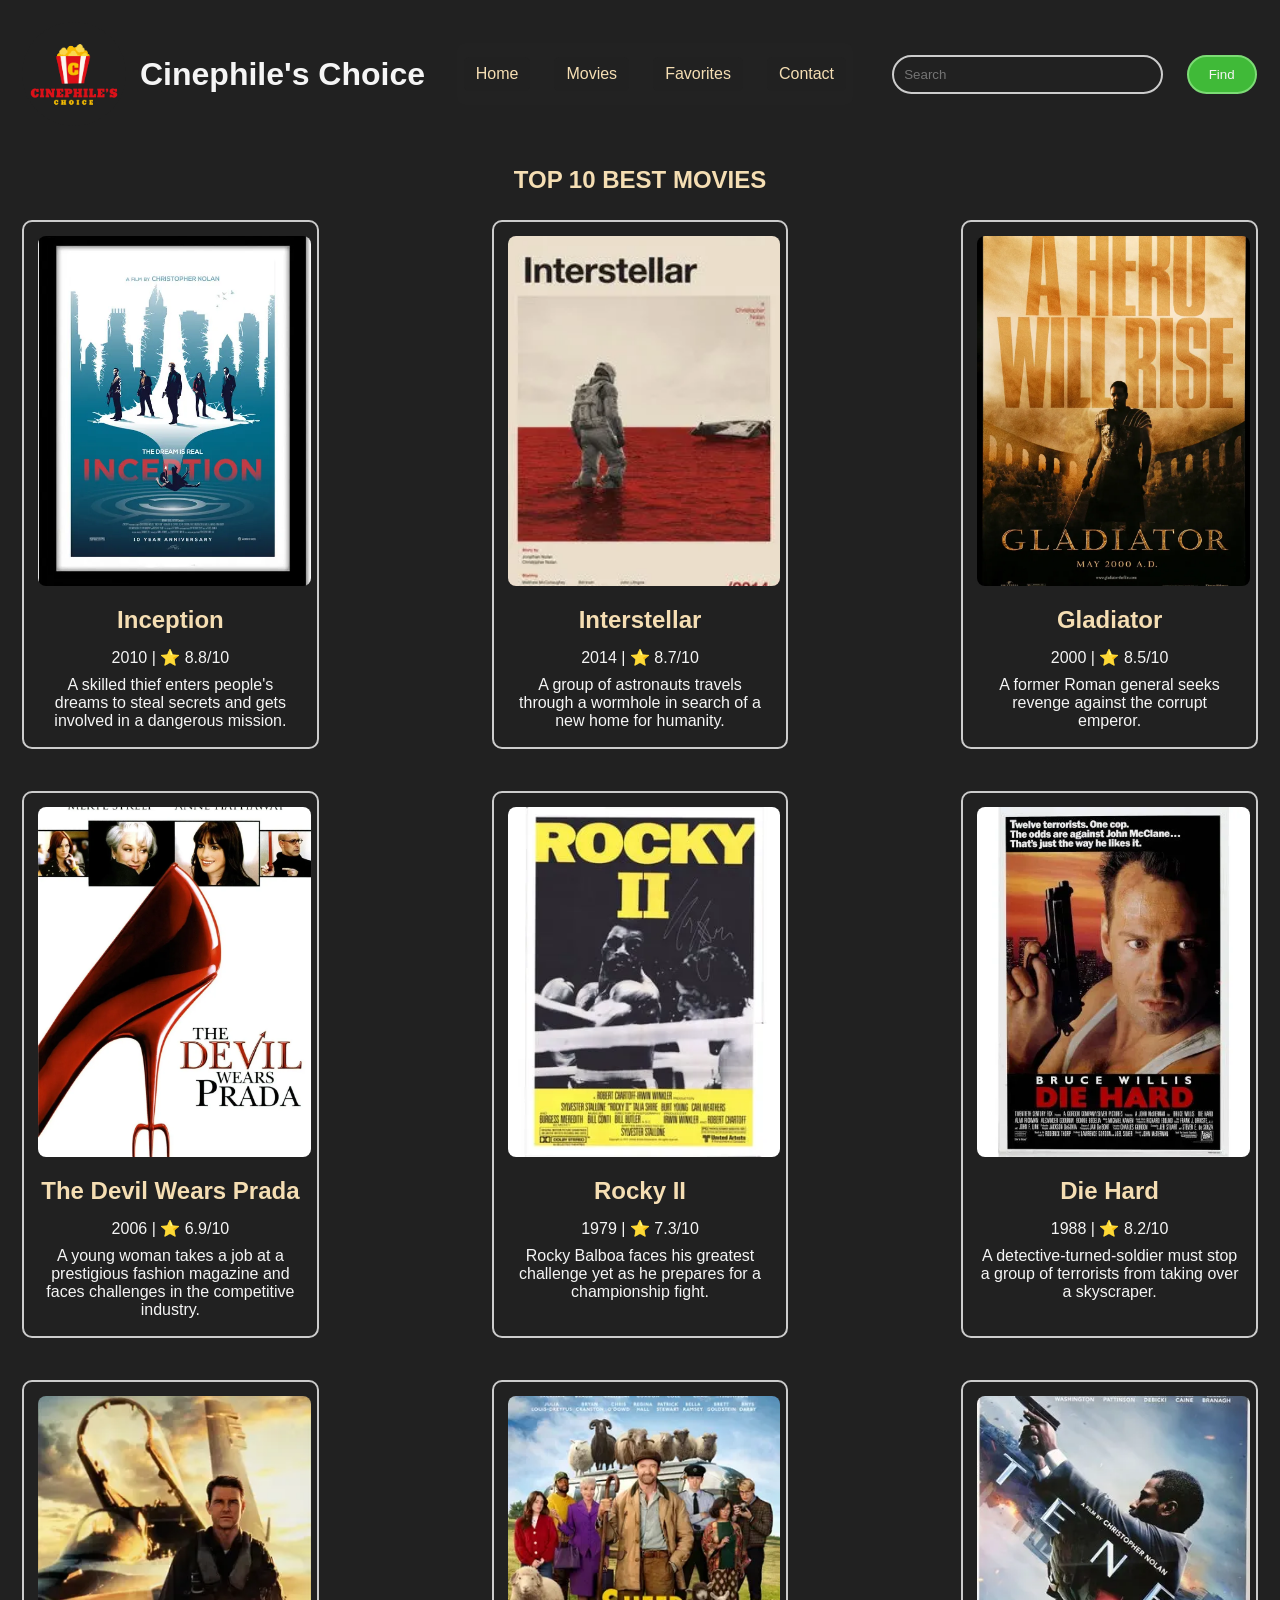
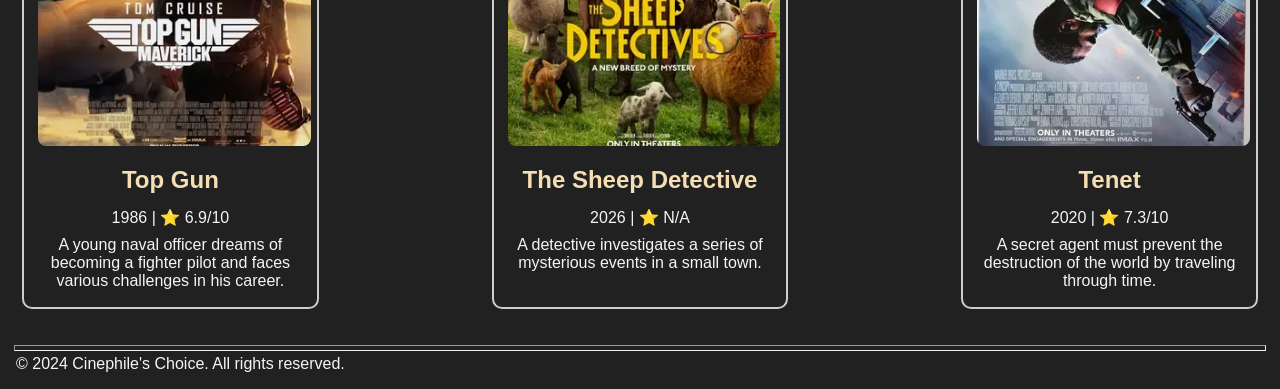
==== Movie-Website/index.html @ 27b28276 "Add files via upload" ====
<!DOCTYPE html>
<html lang="en">

<head>
    <meta charset="UTF-8">
    <meta name="viewport" content="width=device-width, initial-scale=1.0">
    <title>Movie Website</title>
    <link rel="stylesheet" href="style.css">
</head>

<body>
      <header>
        <div>
            <a href="index.html">
                <img src="Images/Logo.png" alt="Cinephile's Choice Logo">
                <h1>Cinephile's Choice</h1>
            </a>

        </div>
        <nav class="navigation">
            <a href="index.html">Home</a>
            <a href="#">Movies</a>
            <a href="#">Favorites</a>
            <a href="contact.html">Contact</a>
        </nav>
        <form class="searchbar">
            <input type="text" placeholder="Search">
            <input type="submit" value="Find">
        </form>
    </header>

    <div class="line"></div>


    <h2 class="bestMovieHeading">TOP 10 BEST MOVIES</h2>
    <main class="mainImages">

        <div class="movie" id="inception">
            <img src="Images/Inception.jpg" alt="Inception">
            <h2>Inception</h2>
            <p class="movie-info">2010 | ⭐ 8.8/10</p>
            <p>
                A skilled thief enters people's dreams to steal secrets
                and gets involved in a dangerous mission.
            </p>
        </div>

        <div class="movie" id="interstellar">
            <img src="Images/Intersteller.jpg" alt="Interstellar">
            <h2>Interstellar</h2>
            <p class="movie-info">2014 | ⭐ 8.7/10</p>
            <p>
                A group of astronauts travels through a wormhole in search
                of a new home for humanity.
            </p>
        </div>

        <div class="movie" id="gladiator">
            <img src="Images/gladiator.jpg" alt="Gladiator">
            <h2>Gladiator</h2>
            <p class="movie-info">2000 | ⭐ 8.5/10</p>
            <p>
                A former Roman general seeks revenge against the corrupt emperor.
            </p>
        </div>

        <div class="movie" id="devilsWearPrada">
            <img src="Images/Devilswearprada.jpg" alt="The Devil Wears Prada">
            <h2>The Devil Wears Prada</h2>
            <p class="movie-info">2006 | ⭐ 6.9/10</p>
            <p>
                A young woman takes a job at a prestigious fashion magazine
                and faces challenges in the competitive industry.
            </p>
        </div>

        <div class="movie" id="rocky2">
            <img src="Images/Rocky2.jpg" alt="Rocky II">
            <h2>Rocky II</h2>
            <p class="movie-info">1979 | ⭐ 7.3/10</p>
            <p>
                Rocky Balboa faces his greatest challenge yet as he prepares
                for a championship fight.
            </p>
        </div>

        <div class="movie" id="diehard">
            <img src="Images/diehard.jpg" alt="Die Hard">
            <h2>Die Hard</h2>
            <p class="movie-info">1988 | ⭐ 8.2/10</p>
            <p>
                A detective-turned-soldier must stop a group of terrorists
                from taking over a skyscraper.
            </p>
        </div>

        <div class="movie" id="topgun">
            <img src="Images/topgun.jpg" alt="Top Gun">
            <h2>Top Gun</h2>
            <p class="movie-info">1986 | ⭐ 6.9/10</p>
            <p>
                A young naval officer dreams of becoming a fighter pilot
                and faces various challenges in his career.
            </p>
        </div>

        <div class="movie" id="SheepDetective">
            <img src="Images/SheepDetective.jpg" alt="The Sheep Detective">
            <h2>The Sheep Detective</h2>
            <p class="movie-info">2026 | ⭐ N/A</p>
            <p>
                A detective investigates a series of mysterious events
                in a small town.
            </p>
        </div>

        <div class="movie" id="tenet">
            <img src="Images/tenet.jpg" alt="Tenet">
            <h2>Tenet</h2>
            <p class="movie-info">2020 | ⭐ 7.3/10</p>
            <p>
                A secret agent must prevent the destruction of the world
                by traveling through time.
            </p>
        </div>

    </main>

    <footer>
        <hr>
        <p>&copy; 2024 Cinephile's Choice. All rights reserved.</p>
    </footer>

</body>

</html>
---- Movie-Website/style.css ----
* {
    margin: 2px;
    padding: 2px;
    background-color: #212121;
    color: whitesmoke;
    font-family: 'Segoe UI', Tahoma, Geneva, Verdana, sans-serif;
}

header {
    display: flex;
    flex-direction: row;
    align-items: center;
    justify-content: space-between;
    width: 100%;
}

header div a {
    display: flex;
    flex-direction: row;
    align-items: center;
    cursor: pointer;
}

header div a {
    text-decoration: none;
}

header div a img {
    width: 100px;
    height: 100px;
    object-fit: cover;
    border-radius: 50%;
    margin-right: 10px;
}
header .searchbar {
    width: 30%;
    gap: 20px;
}
header .searchbar input[type="text"] {
    width: 65%;
    gap: 20px;
}

.navigation {
    display: flex;
    align-items: center;
    gap: 20px;
    /* margin: 15px auto; */
    padding: 12px 5px;

    background-color: #222;
    border-radius: 8px;
    width: fit-content;
}

.navigation a {
    color: wheat;
    text-decoration: none;  
    font-weight: 500;
    padding: 8px 12px;
    border-radius: 5px;

    transition: 0.2s ease;
}

.navigation a:hover {
    background-color: wheat;
    color: #222;
}

.navigation a:active {
    transform: scale(0.96);
}

.searchbar {
    margin: 10px;
    display: flex;
    flex-direction: row;
    align-items: center;
    justify-content: center;
    gap: 20px;
}

.searchbar input[type="text"] {
    padding: 10px;
    width: 25%;
    border-radius: 20px;
    border: 2px solid #ccc;
}

.searchbar input[type="submit"] {
    padding: 10px 20px;
    border-radius: 20px;
    border: 2px solid #7cdc75;
    background-color: #40ba38;
}

.searchbar input[type="submit"]:hover {
    background-color: #3cab30;
    cursor: pointer;
}

main {
    margin: 10px;
    display: flex;
    flex-direction: row;
    flex-wrap: wrap;
    justify-content: space-between;
    gap: 20px;
}

.movie {
    width: 22%;
    text-align: center;
    border: 2px solid #ccc;
    border-radius: 10px;
    padding: 10px;
    margin-bottom: 20px;
}

.movie img {
    width: 100%;
    height: 350px;
    object-fit: cover;
    border-radius: 10px;
}

.movie h2 {
    margin: 10px 0;
    color: wheat;
}

.movie p {
    margin: 5px;
}

.bestMovieHeading {
    text-align: center;
    margin: 20px 0;
    color: wheat;
}

/* CONTACT.html */

.contactHeading {
    text-align: center;
    margin: 20px 0;
    color: wheat;
}

.contactForm {
    display: flex;
    justify-content: center;
}

.contactForm form {
    width: 400px;
    padding: 25px;
    border: 2px solid #ccc;
    border-radius: 10px;
    text-align: center;
}

.contactForm input,
.contactForm textarea {
    padding: 8px;
    border: 2px solid #ccc;
    border-radius: 8px;
    margin-top: 5px;
}

.contactForm input {
    width: 90%;
}

.contactForm textarea {
    width: 90%;
    resize: vertical;
}

.contactForm #rating {
    width: 50%;
}

.contactForm input[type="submit"] {
    width: auto;
    padding: 10px 25px;
    border: 2px solid #fbc900;
    border-radius: 20px;
    background-color: #c19400;
    cursor: pointer;
}

.contactForm input[type="submit"]:hover {
    background-color: #ffa600;
}
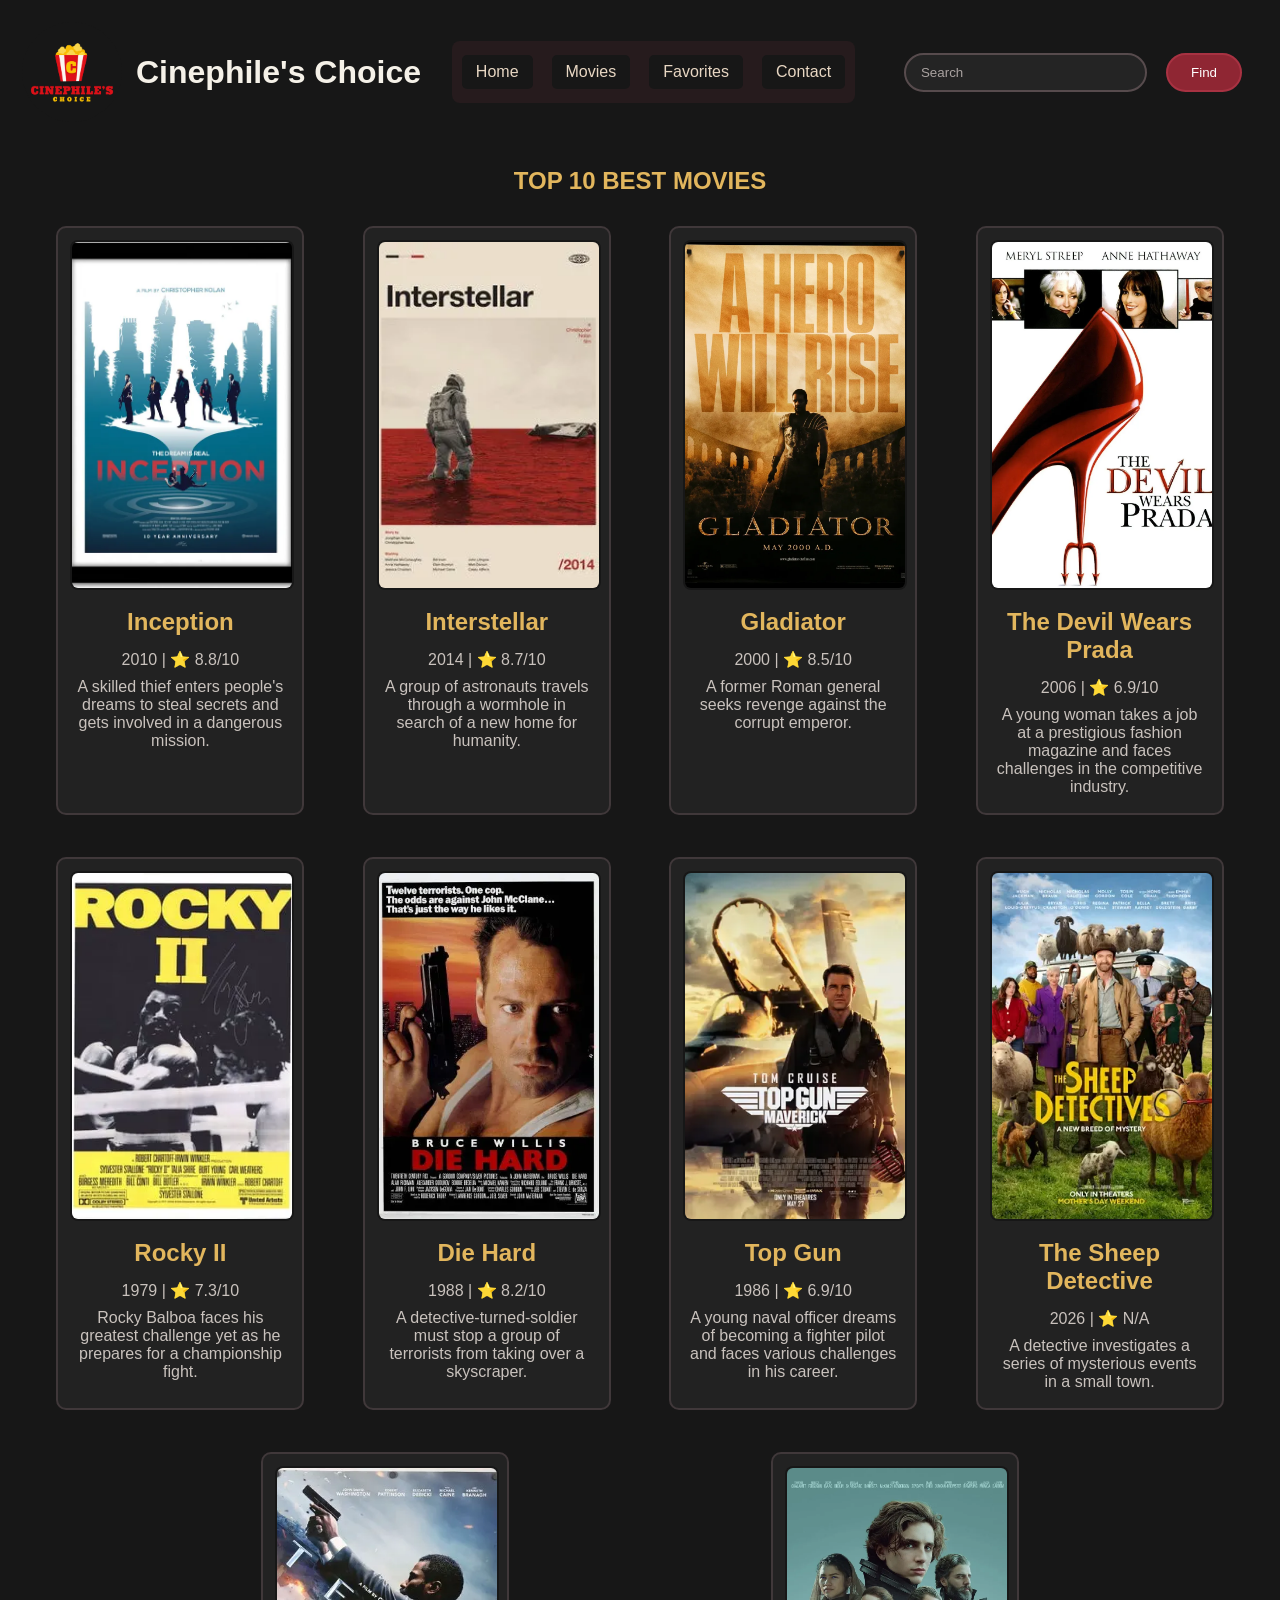
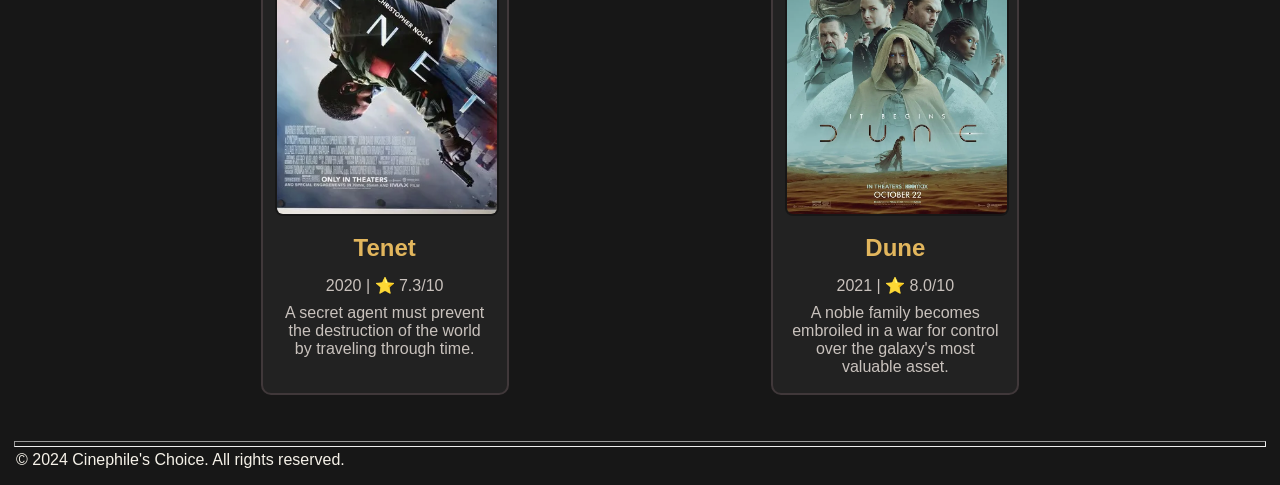
==== commit efbcf788: "Update UI" ====
--- a/Movie-Website/index.html
+++ b/Movie-Website/index.html
@@ -124,6 +124,15 @@
             </p>
         </div>
 
+         <div class="movie" id="dune">
+            <img src="Images/dune1.jpg" alt="Dune">
+            <h2>Dune</h2>
+            <p class="movie-info">2021 | ⭐ 8.0/10</p>
+            <p>
+                A noble family becomes embroiled in a war for control over the galaxy's most valuable asset.
+            </p>
+        </div>
+            
     </main>
 
     <footer>
--- a/Movie-Website/style.css
+++ b/Movie-Website/style.css
@@ -1,10 +1,13 @@
 * {
     margin: 2px;
     padding: 2px;
-    background-color: #212121;
-    color: whitesmoke;
+    box-sizing: border-box;
+    background-color: #171717;
+    color: #f5f1e8;
     font-family: 'Segoe UI', Tahoma, Geneva, Verdana, sans-serif;
 }
+
+/* HEADER */
 
 header {
     display: flex;
@@ -19,9 +22,6 @@
     flex-direction: row;
     align-items: center;
     cursor: pointer;
-}
-
-header div a {
     text-decoration: none;
 }
 
@@ -32,120 +32,141 @@
     border-radius: 50%;
     margin-right: 10px;
 }
+
+/* NAVIGATION */
+
+.navigation {
+    display: flex;
+    align-items: center;
+    gap: 15px;
+    padding: 12px 8px;
+    background-color: #261b1d;
+    border-radius: 8px;
+    width: fit-content;
+}
+
+.navigation a {
+    color: #e8d7c3;
+    text-decoration: none;
+    font-weight: 500;
+    padding: 8px 14px;
+    border-radius: 5px;
+    transition: 0.2s ease;
+}
+
+.navigation a:hover {
+    background-color: #8f2633;
+    color: #ffffff;
+}
+
+.navigation a:active {
+    transform: scale(0.96);
+}
+
+/* SEARCH BAR */
+
+.searchbar {
+    margin: 10px;
+    display: flex;
+    flex-direction: row;
+    align-items: center;
+    justify-content: center;
+    gap: 15px;
+}
+
 header .searchbar {
     width: 30%;
+}
+
+.searchbar input[type="text"] {
+    padding: 10px 15px;
+    width: 65%;
+    border-radius: 20px;
+    border: 2px solid #574b4d;
+    background-color: #242424;
+    color: #f5f1e8;
+}
+
+.searchbar input[type="text"]::placeholder {
+    color: #a9a2a0;
+}
+
+.searchbar input[type="submit"] {
+    padding: 10px 23px;
+    border-radius: 20px;
+    border: 2px solid #a83242;
+    background-color: #8f2633;
+    color: #ffffff;
+    font-weight: 500;
+    cursor: pointer;
+    transition: 0.2s ease;
+}
+
+.searchbar input[type="submit"]:hover {
+    background-color: #c44252;
+    color: #ffffff;
+}
+
+/* MOVIE SECTION */
+
+main {
+    margin: 20px 10px;
+    display: flex;
+    flex-direction: row;
+    flex-wrap: wrap;
+    justify-content: space-evenly;
     gap: 20px;
 }
-header .searchbar input[type="text"] {
-    width: 65%;
-    gap: 20px;
-}
-
-.navigation {
-    display: flex;
-    align-items: center;
-    gap: 20px;
-    /* margin: 15px auto; */
-    padding: 12px 5px;
-
-    background-color: #222;
-    border-radius: 8px;
-    width: fit-content;
-}
-
-.navigation a {
-    color: wheat;
-    text-decoration: none;  
-    font-weight: 500;
-    padding: 8px 12px;
-    border-radius: 5px;
-
-    transition: 0.2s ease;
-}
-
-.navigation a:hover {
-    background-color: wheat;
-    color: #222;
-}
-
-.navigation a:active {
-    transform: scale(0.96);
-}
-
-.searchbar {
-    margin: 10px;
-    display: flex;
-    flex-direction: row;
-    align-items: center;
-    justify-content: center;
-    gap: 20px;
-}
-
-.searchbar input[type="text"] {
-    padding: 10px;
-    width: 25%;
-    border-radius: 20px;
-    border: 2px solid #ccc;
-}
-
-.searchbar input[type="submit"] {
-    padding: 10px 20px;
-    border-radius: 20px;
-    border: 2px solid #7cdc75;
-    background-color: #40ba38;
-}
-
-.searchbar input[type="submit"]:hover {
-    background-color: #3cab30;
-    cursor: pointer;
-}
-
-main {
-    margin: 10px;
-    display: flex;
-    flex-direction: row;
-    flex-wrap: wrap;
-    justify-content: space-between;
-    gap: 20px;
-}
+
+/* 4 MOVIES PER ROW */
 
 .movie {
-    width: 22%;
-    text-align: center;
-    border: 2px solid #ccc;
+    width: 20%;
+    text-align: center;
+    border: 2px solid #40383a;
     border-radius: 10px;
     padding: 10px;
     margin-bottom: 20px;
+    background-color: #222222;
+    transition: 0.2s ease;
+}
+
+.movie:hover {
+    border-color: #a83242;
+    transform: translateY(-3px);
 }
 
 .movie img {
     width: 100%;
     height: 350px;
     object-fit: cover;
-    border-radius: 10px;
+    border-radius: 8px;
 }
 
 .movie h2 {
     margin: 10px 0;
-    color: wheat;
+    color: #e2b65d;
+    background-color: #222222;
 }
 
 .movie p {
     margin: 5px;
+    color: #c9c2bd;
+    background-color: #222222;
 }
 
 .bestMovieHeading {
     text-align: center;
+    margin: 25px 0;
+    color: #e2b65d;
+}
+
+/* CONTACT PAGE */
+
+.contactHeading {
+    text-align: center;
     margin: 20px 0;
-    color: wheat;
-}
-
-/* CONTACT.html */
-
-.contactHeading {
-    text-align: center;
-    margin: 20px 0;
-    color: wheat;
+    color: #e2b65d;
 }
 
 .contactForm {
@@ -156,17 +177,20 @@
 .contactForm form {
     width: 400px;
     padding: 25px;
-    border: 2px solid #ccc;
+    border: 2px solid #40383a;
     border-radius: 10px;
     text-align: center;
+    background-color: #222222;
 }
 
 .contactForm input,
 .contactForm textarea {
     padding: 8px;
-    border: 2px solid #ccc;
+    border: 2px solid #574b4d;
     border-radius: 8px;
     margin-top: 5px;
+    background-color: #292929;
+    color: #f5f1e8;
 }
 
 .contactForm input {
@@ -185,12 +209,15 @@
 .contactForm input[type="submit"] {
     width: auto;
     padding: 10px 25px;
-    border: 2px solid #fbc900;
+    border: 2px solid #a83242;
     border-radius: 20px;
-    background-color: #c19400;
+    background-color: #8f2633;
+    color: #ffffff;
     cursor: pointer;
+    transition: 0.2s ease;
 }
 
 .contactForm input[type="submit"]:hover {
-    background-color: #ffa600;
-}+    background-color: #c44252;
+}
+
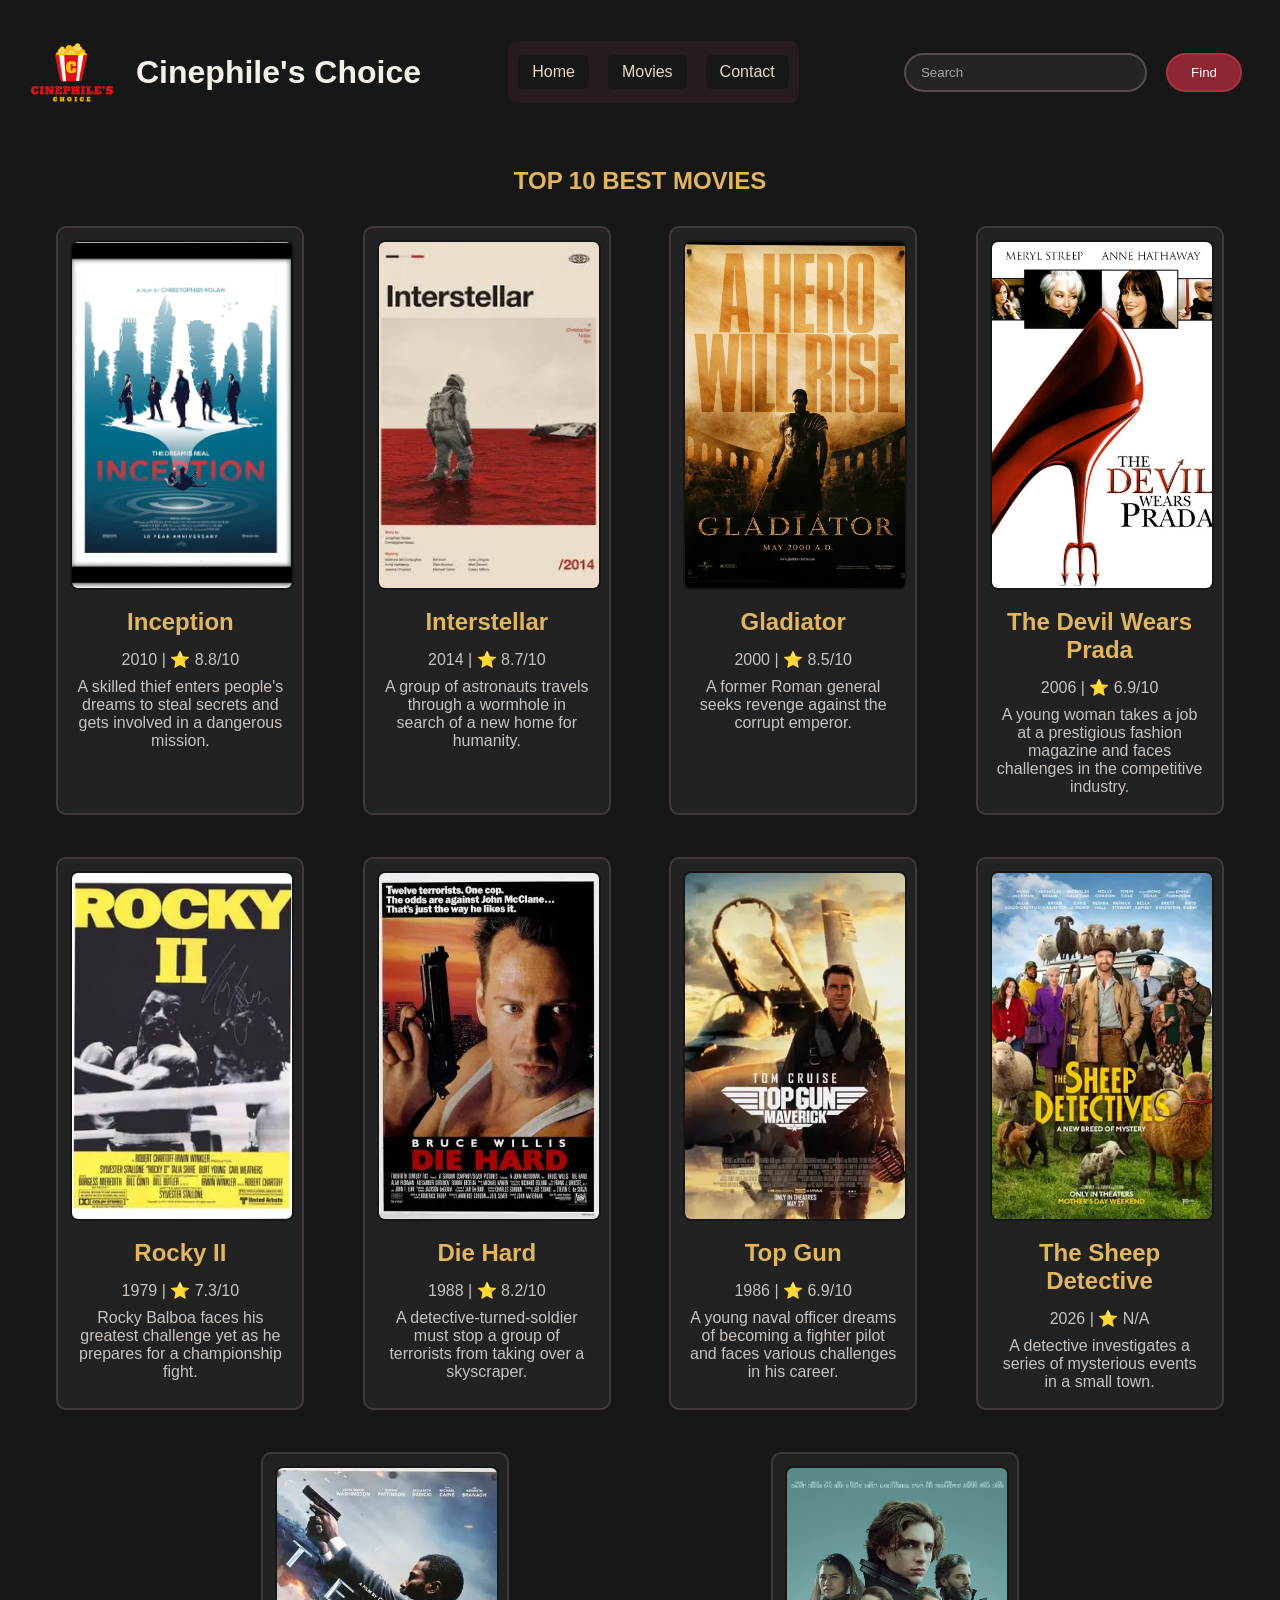
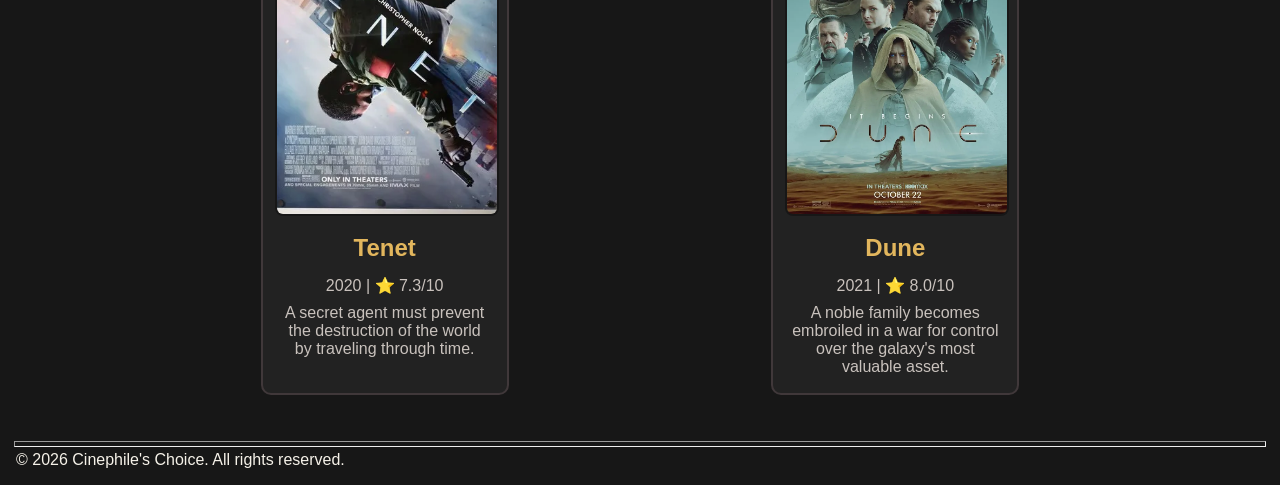
==== commit 02964d1f: "Search Feature Added" ====
--- a/Movie-Website/index.html
+++ b/Movie-Website/index.html
@@ -9,7 +9,7 @@
 </head>
 
 <body>
-      <header>
+    <header>
         <div>
             <a href="index.html">
                 <img src="Images/Logo.png" alt="Cinephile's Choice Logo">
@@ -19,12 +19,12 @@
         </div>
         <nav class="navigation">
             <a href="index.html">Home</a>
-            <a href="#">Movies</a>
-            <a href="#">Favorites</a>
+            <a href="movie_details.html">Movies</a>
+            <!-- <a href="#">Favorites</a> -->
             <a href="contact.html">Contact</a>
         </nav>
-        <form class="searchbar">
-            <input type="text" placeholder="Search">
+        <form class="searchbar" id="searchForm">
+            <input type="text" id="searchInput" placeholder="Search">
             <input type="submit" value="Find">
         </form>
     </header>
@@ -124,7 +124,7 @@
             </p>
         </div>
 
-         <div class="movie" id="dune">
+        <div class="movie" id="dune">
             <img src="Images/dune1.jpg" alt="Dune">
             <h2>Dune</h2>
             <p class="movie-info">2021 | ⭐ 8.0/10</p>
@@ -132,14 +132,14 @@
                 A noble family becomes embroiled in a war for control over the galaxy's most valuable asset.
             </p>
         </div>
-            
+
     </main>
 
     <footer>
         <hr>
-        <p>&copy; 2024 Cinephile's Choice. All rights reserved.</p>
+        <p>&copy; 2026 Cinephile's Choice. All rights reserved.</p>
     </footer>
-
+    <script src="movies.js"></script>
 </body>
 
 </html>
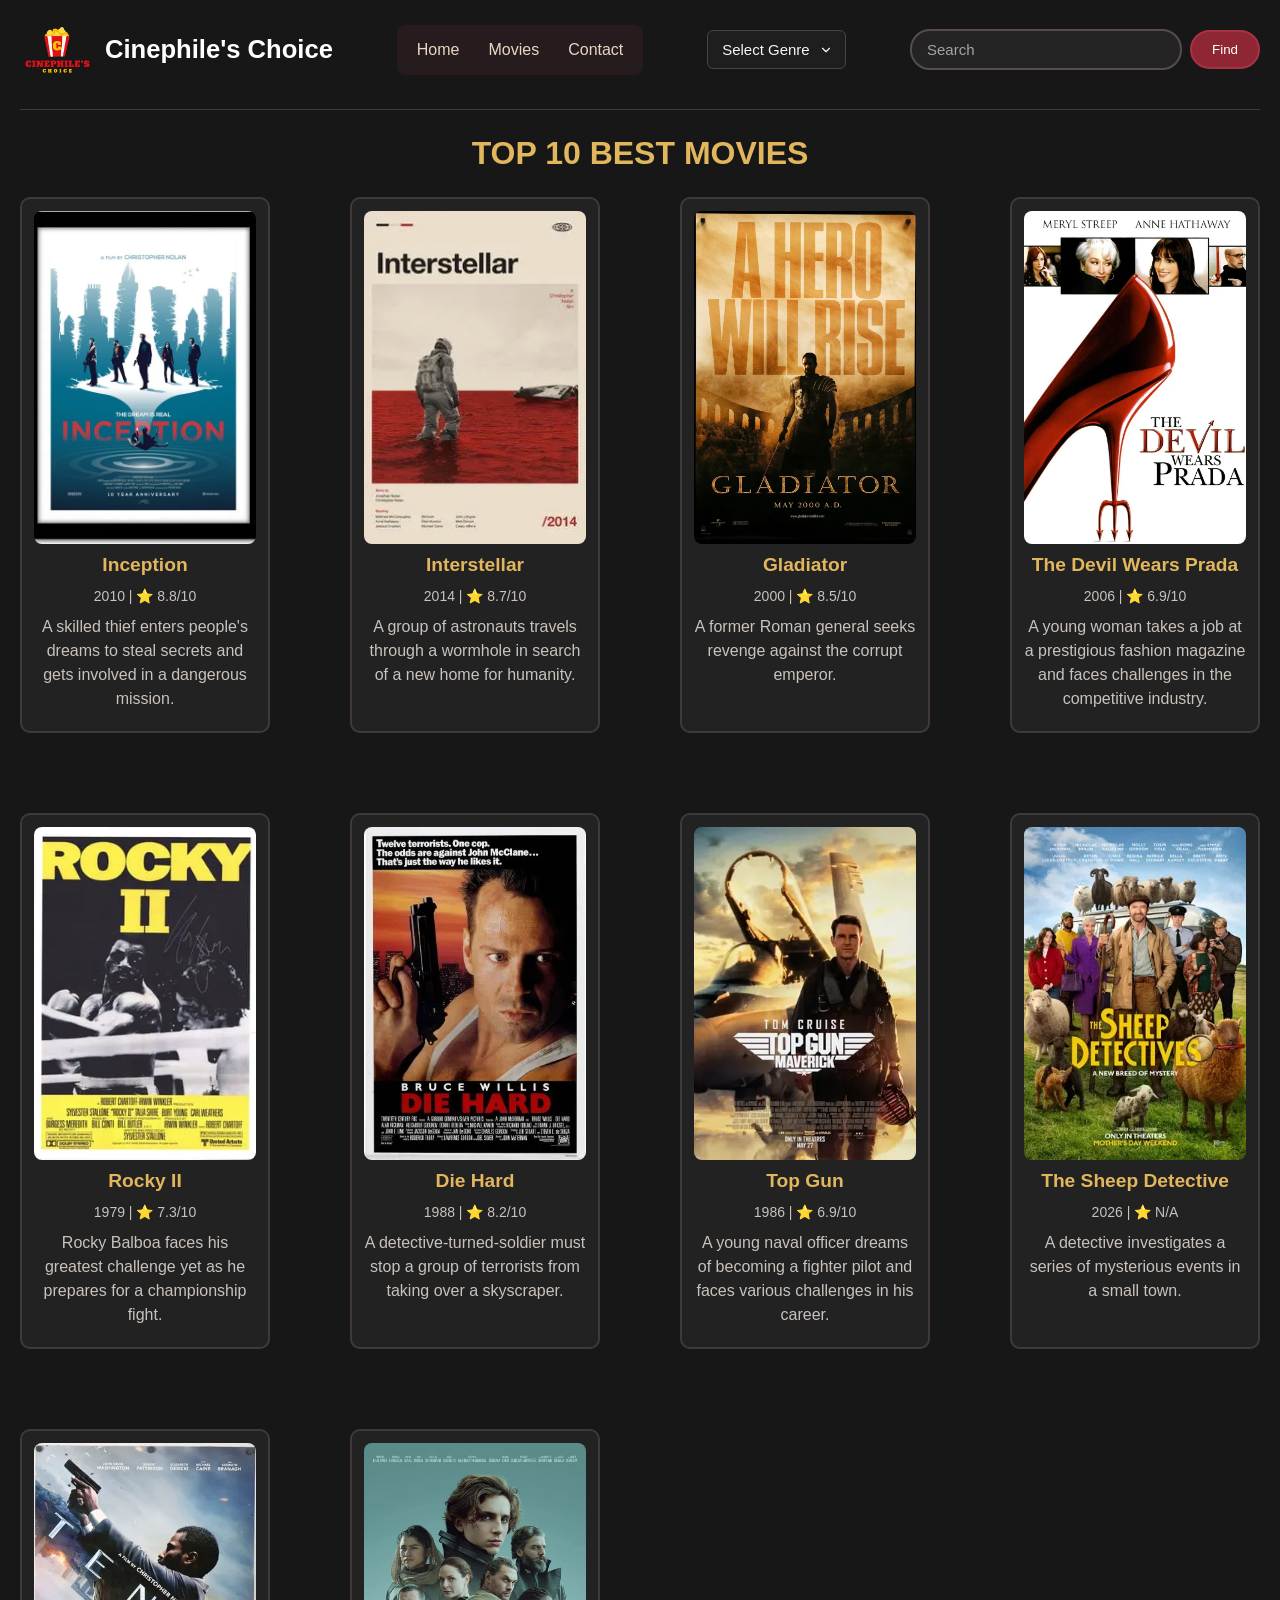
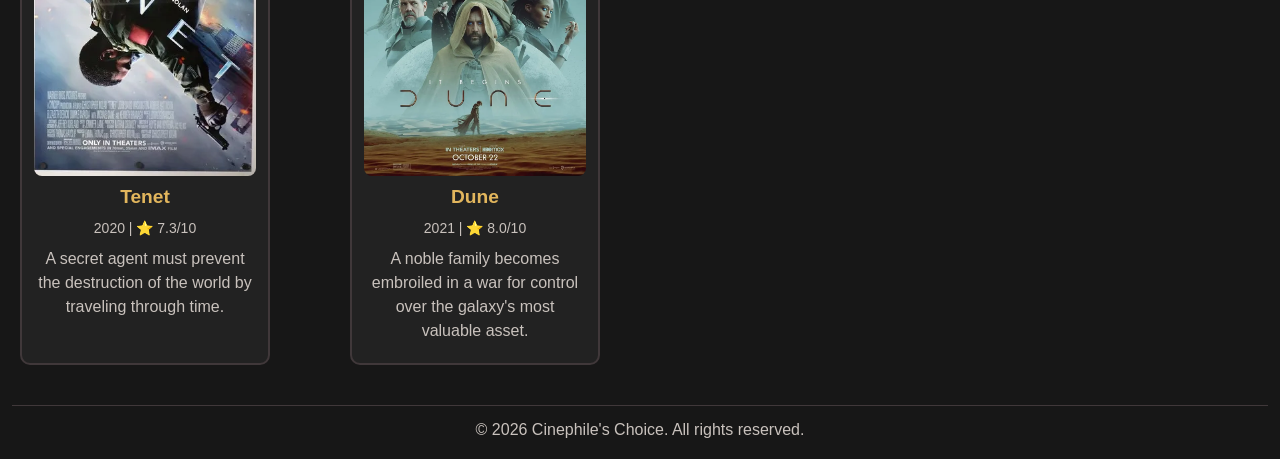
==== commit cba9ca81: "Filter Functionality Added" ====
--- a/Movie-Website/index.html
+++ b/Movie-Website/index.html
@@ -13,7 +13,7 @@
         <div>
             <a href="index.html">
                 <img src="Images/Logo.png" alt="Cinephile's Choice Logo">
-                <h1>Cinephile's Choice</h1>
+                <h1 color="white">Cinephile's Choice</h1>
             </a>
 
         </div>
@@ -23,10 +23,27 @@
             <!-- <a href="#">Favorites</a> -->
             <a href="contact.html">Contact</a>
         </nav>
+        <select id="genreFilter">
+            <option value="">Select Genre</option>
+            <option>Action</option>
+            <option>Adventure</option>
+            <option>Biography</option>
+            <option>Comedy</option>
+            <option>Crime</option>
+            <option>Disaster</option>
+            <option>Drama</option>
+            <option>History</option>
+            <option>Horror</option>
+            <option>Mystery</option>
+            <option>Sci-Fi</option>
+            <option>Sport</option>
+            <option>Thriller</option>
+        </select>
         <form class="searchbar" id="searchForm">
             <input type="text" id="searchInput" placeholder="Search">
             <input type="submit" value="Find">
         </form>
+
     </header>
 
     <div class="line"></div>
--- a/Movie-Website/style.css
+++ b/Movie-Website/style.css
@@ -1,62 +1,116 @@
+
+/* GENERAL STYLING */
 * {
-    margin: 2px;
-    padding: 2px;
+    margin: 0;
+    padding: 0;
     box-sizing: border-box;
+}
+
+body {
     background-color: #171717;
     color: #f5f1e8;
     font-family: 'Segoe UI', Tahoma, Geneva, Verdana, sans-serif;
+    min-width: 320px;
+}
+
+img {
+    max-width: 100%;
+    display: block;
 }
 
 /* HEADER */
-
 header {
     display: flex;
-    flex-direction: row;
+    flex-wrap: wrap;
     align-items: center;
     justify-content: space-between;
+    gap: 15px;
     width: 100%;
+    padding: 12px 20px;
+}
+
+header > div {
+    min-width: 0;
 }
 
 header div a {
     display: flex;
-    flex-direction: row;
     align-items: center;
-    cursor: pointer;
+    gap: 10px;
     text-decoration: none;
 }
 
 header div a img {
-    width: 100px;
-    height: 100px;
+    width: 75px;
+    height: 75px;
     object-fit: cover;
     border-radius: 50%;
-    margin-right: 10px;
+    flex-shrink: 0;
+}
+
+header div a h1 {
+    font-size: clamp(18px, 2vw, 28px);
+    color: white;
+}
+
+/* GENRE DROPDOWN */
+header select {
+    max-width: 100%;
+    padding: 10px 35px 10px 14px;
+    background-color: #1e1e1e;
+    color: #f5f5f5;
+    border: 1px solid #444;
+    border-radius: 6px;
+    font-family: inherit;
+    font-size: 15px;
+    cursor: pointer;
+    outline: none;
+    appearance: none;
+
+    background-image: url("data:image/svg+xml,%3Csvg xmlns='http://www.w3.org/2000/svg' width='14' height='14' viewBox='0 0 24 24' fill='none' stroke='%23f5f5f5' stroke-width='2' stroke-linecap='round' stroke-linejoin='round'%3E%3Cpath d='m6 9 6 6 6-6'/%3E%3C/svg%3E");
+    background-repeat: no-repeat;
+    background-position: right 12px center;
+    background-size: 14px;
+}
+
+header select:hover {
+    border-color: #888;
+    background-color: #292929;
+}
+
+header select:focus {
+    border-color: #aaa;
+}
+
+header select option {
+    background-color: #1e1e1e;
+    color: #f5f5f5;
 }
 
 /* NAVIGATION */
-
 .navigation {
     display: flex;
+    flex-wrap: wrap;
     align-items: center;
-    gap: 15px;
-    padding: 12px 8px;
+    justify-content: center;
+    gap: 5px;
+    padding: 8px;
     background-color: #261b1d;
     border-radius: 8px;
-    width: fit-content;
 }
 
 .navigation a {
     color: #e8d7c3;
     text-decoration: none;
     font-weight: 500;
-    padding: 8px 14px;
+    padding: 8px 12px;
     border-radius: 5px;
-    transition: 0.2s ease;
+    transition: background-color 0.2s ease;
 }
 
 .navigation a:hover {
     background-color: #8f2633;
-    color: #ffffff;
+    color: #fff;
 }
 
 .navigation a:active {
@@ -64,27 +118,29 @@
 }
 
 /* SEARCH BAR */
-
 .searchbar {
-    margin: 10px;
     display: flex;
-    flex-direction: row;
     align-items: center;
     justify-content: center;
-    gap: 15px;
+    gap: 8px;
+    margin: 0;
+    min-width: 0;
 }
 
 header .searchbar {
-    width: 30%;
+    flex: 1 1 220px;
+    max-width: 350px;
 }
 
 .searchbar input[type="text"] {
+    width: 100%;
+    min-width: 0;
     padding: 10px 15px;
-    width: 65%;
     border-radius: 20px;
     border: 2px solid #574b4d;
     background-color: #242424;
     color: #f5f1e8;
+    font-size: 15px;
 }
 
 .searchbar input[type="text"]::placeholder {
@@ -92,43 +148,51 @@
 }
 
 .searchbar input[type="submit"] {
-    padding: 10px 23px;
+    padding: 10px 20px;
     border-radius: 20px;
     border: 2px solid #a83242;
     background-color: #8f2633;
-    color: #ffffff;
+    color: #fff;
     font-weight: 500;
     cursor: pointer;
-    transition: 0.2s ease;
+    transition: background-color 0.2s ease;
 }
 
 .searchbar input[type="submit"]:hover {
     background-color: #c44252;
-    color: #ffffff;
+}
+
+/* DIVIDER */
+.line {
+    border-bottom: 1px solid #40383a;
+    margin: 10px 20px;
 }
 
 /* MOVIE SECTION */
-
-main {
-    margin: 20px 10px;
-    display: flex;
-    flex-direction: row;
-    flex-wrap: wrap;
-    justify-content: space-evenly;
-    gap: 20px;
-}
-
-/* 4 MOVIES PER ROW */
+.bestMovieHeading {
+    text-align: center;
+    margin: 25px 12px;
+    color: #e2b65d;
+    font-size: clamp(22px, 3vw, 32px);
+}
+
+/* Four cards per row on desktop */
+main.mainImages {
+    margin: 20px;
+    display: grid;
+    grid-template-columns: repeat(4, minmax(0, 1fr));
+    gap: 80px;
+    align-items: stretch;
+}
 
 .movie {
-    width: 20%;
+    min-width: 0;
     text-align: center;
     border: 2px solid #40383a;
     border-radius: 10px;
-    padding: 10px;
-    margin-bottom: 20px;
-    background-color: #222222;
-    transition: 0.2s ease;
+    padding: 12px;
+    background-color: #222;
+    transition: border-color 0.2s ease, transform 0.2s ease;
 }
 
 .movie:hover {
@@ -138,7 +202,8 @@
 
 .movie img {
     width: 100%;
-    height: 350px;
+    aspect-ratio: 2 / 3;
+    height: auto;
     object-fit: cover;
     border-radius: 8px;
 }
@@ -146,51 +211,56 @@
 .movie h2 {
     margin: 10px 0;
     color: #e2b65d;
-    background-color: #222222;
+    background-color: #222;
+    font-size: clamp(16px, 1.5vw, 21px);
+    overflow-wrap: anywhere;
 }
 
 .movie p {
-    margin: 5px;
+    margin: 8px 0;
     color: #c9c2bd;
-    background-color: #222222;
-}
-
-.bestMovieHeading {
-    text-align: center;
-    margin: 25px 0;
-    color: #e2b65d;
+    background-color: #222;
+    line-height: 1.5;
+    overflow-wrap: anywhere;
+}
+
+.movie .movie-info {
+    font-size: 14px;
 }
 
 /* CONTACT PAGE */
-
 .contactHeading {
     text-align: center;
-    margin: 20px 0;
+    margin: 20px 12px;
     color: #e2b65d;
 }
 
 .contactForm {
     display: flex;
     justify-content: center;
+    padding: 15px;
 }
 
 .contactForm form {
-    width: 400px;
+    width: 100%;
+    max-width: 400px;
     padding: 25px;
     border: 2px solid #40383a;
     border-radius: 10px;
     text-align: center;
-    background-color: #222222;
+    background-color: #222;
 }
 
 .contactForm input,
 .contactForm textarea {
-    padding: 8px;
+    padding: 10px;
     border: 2px solid #574b4d;
     border-radius: 8px;
-    margin-top: 5px;
+    margin-top: 8px;
     background-color: #292929;
     color: #f5f1e8;
+    font-family: inherit;
+    font-size: 16px;
 }
 
 .contactForm input {
@@ -199,6 +269,7 @@
 
 .contactForm textarea {
     width: 90%;
+    max-width: 100%;
     resize: vertical;
 }
 
@@ -212,12 +283,137 @@
     border: 2px solid #a83242;
     border-radius: 20px;
     background-color: #8f2633;
-    color: #ffffff;
+    color: #fff;
     cursor: pointer;
-    transition: 0.2s ease;
+    transition: background-color 0.2s ease;
 }
 
 .contactForm input[type="submit"]:hover {
     background-color: #c44252;
 }
 
+/* FOOTER */
+footer {
+    text-align: center;
+    padding: 20px 12px;
+    color: #c9c2bd;
+}
+
+footer hr {
+    border: none;
+    border-top: 1px solid #40383a;
+    margin-bottom: 15px;
+}
+
+/* TABLETS: Two movie cards per row */
+@media (max-width: 900px) {
+    main.mainImages {
+        grid-template-columns: repeat(2, minmax(0, 1fr));
+        margin: 15px;
+        gap: 15px;
+    }
+
+    header {
+        justify-content: center;
+    }
+
+    header .searchbar {
+        flex: 1 1 250px;
+    }
+
+    header select {
+        font-size: 14px;
+    }
+}
+
+/* MOBILE: One movie card per row */
+@media (max-width: 480px) {
+    header {
+        flex-direction: column;
+        align-items: stretch;
+        padding: 12px;
+        gap: 12px;
+    }
+
+    header > div {
+        align-self: center;
+    }
+
+    header div a img {
+        width: 60px;
+        height: 60px;
+    }
+
+    header div a h1 {
+        font-size: 21px;
+    }
+
+    .navigation {
+        width: 100%;
+        gap: 2px;
+    }
+
+    .navigation a {
+        padding: 8px;
+        font-size: 14px;
+    }
+
+    header select {
+        width: 100%;
+    }
+
+    header .searchbar {
+        width: 100%;
+        max-width: none;
+        flex: 1 1 auto;
+    }
+
+    .searchbar input[type="text"] {
+        flex: 1;
+    }
+
+    .searchbar input[type="submit"] {
+        padding: 10px 16px;
+    }
+
+    main.mainImages {
+        grid-template-columns: minmax(0, 1fr);
+        margin: 12px;
+        gap: 15px;
+    }
+
+    .movie {
+        padding: 12px;
+    }
+
+    .movie img {
+        max-height: 450px;
+    }
+
+    .movie h2 {
+        font-size: 20px;
+    }
+
+    .bestMovieHeading {
+        margin: 20px 8px;
+    }
+
+    .contactForm {
+        padding: 12px;
+    }
+
+    .contactForm form {
+        padding: 18px 10px;
+    }
+}
+
+/* Reduce animations for users who prefer less motion */
+@media (prefers-reduced-motion: reduce) {
+    *,
+    *::before,
+    *::after {
+        transition: none !important;
+        animation: none !important;
+        scroll-behavior: auto !important;
+    }
+}
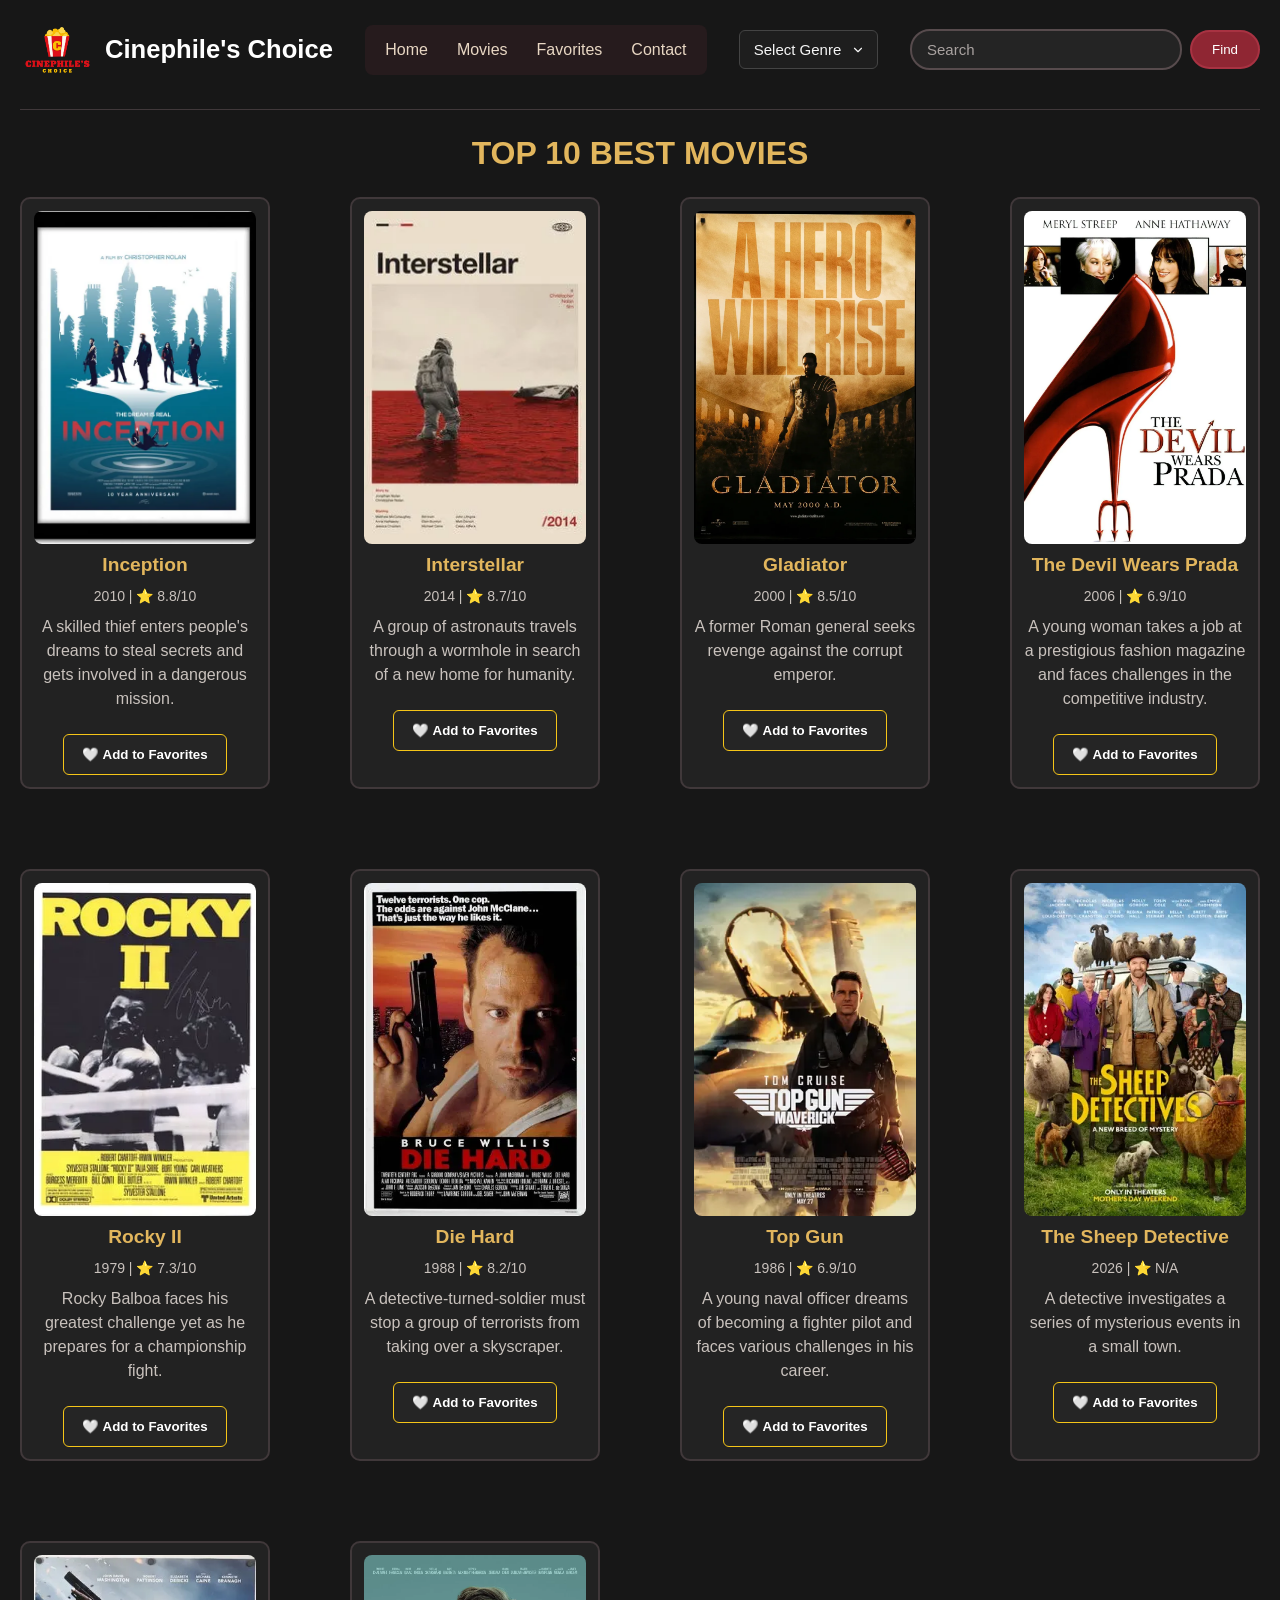
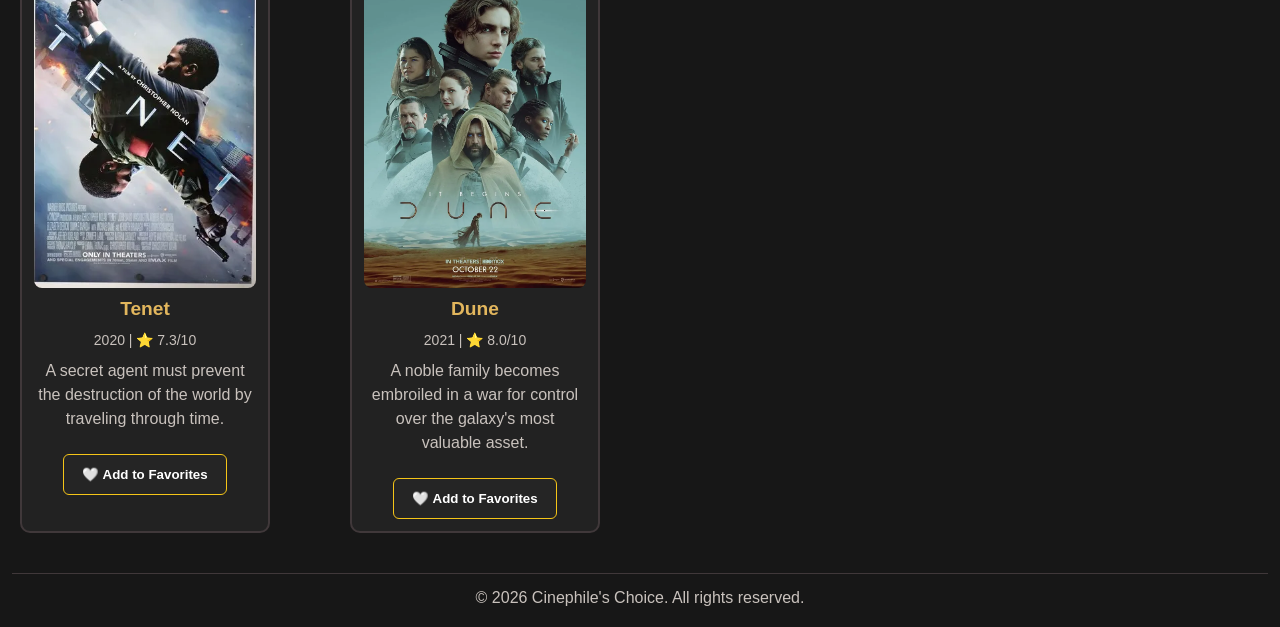
==== commit 60a93b13: "Add files via upload" ====
--- a/Movie-Website/index.html
+++ b/Movie-Website/index.html
@@ -20,7 +20,7 @@
         <nav class="navigation">
             <a href="index.html">Home</a>
             <a href="movie_details.html">Movies</a>
-            <!-- <a href="#">Favorites</a> -->
+            <a href="favorites.html">Favorites</a>
             <a href="contact.html">Contact</a>
         </nav>
         <select id="genreFilter">
@@ -60,6 +60,9 @@
                 A skilled thief enters people's dreams to steal secrets
                 and gets involved in a dangerous mission.
             </p>
+            <button class="favorite-btn" data-id="inception">
+                🤍 Add to Favorites
+            </button>
         </div>
 
         <div class="movie" id="interstellar">
@@ -70,6 +73,9 @@
                 A group of astronauts travels through a wormhole in search
                 of a new home for humanity.
             </p>
+            <button class="favorite-btn" data-id="interstellar">
+                🤍 Add to Favorites
+            </button>
         </div>
 
         <div class="movie" id="gladiator">
@@ -79,6 +85,9 @@
             <p>
                 A former Roman general seeks revenge against the corrupt emperor.
             </p>
+            <button class="favorite-btn" data-id="gladiator">
+                🤍 Add to Favorites
+            </button>
         </div>
 
         <div class="movie" id="devilsWearPrada">
@@ -89,6 +98,9 @@
                 A young woman takes a job at a prestigious fashion magazine
                 and faces challenges in the competitive industry.
             </p>
+            <button class="favorite-btn" data-id="the-devil-wears-prada">
+                🤍 Add to Favorites
+            </button>
         </div>
 
         <div class="movie" id="rocky2">
@@ -99,6 +111,9 @@
                 Rocky Balboa faces his greatest challenge yet as he prepares
                 for a championship fight.
             </p>
+            <button class="favorite-btn" data-id="rocky-ii">
+                🤍 Add to Favorites
+            </button>
         </div>
 
         <div class="movie" id="diehard">
@@ -109,6 +124,9 @@
                 A detective-turned-soldier must stop a group of terrorists
                 from taking over a skyscraper.
             </p>
+            <button class="favorite-btn" data-id="die-hard">
+                🤍 Add to Favorites
+            </button>
         </div>
 
         <div class="movie" id="topgun">
@@ -119,6 +137,9 @@
                 A young naval officer dreams of becoming a fighter pilot
                 and faces various challenges in his career.
             </p>
+            <button class="favorite-btn" data-id="top-gun">
+                🤍 Add to Favorites
+            </button>
         </div>
 
         <div class="movie" id="SheepDetective">
@@ -129,6 +150,9 @@
                 A detective investigates a series of mysterious events
                 in a small town.
             </p>
+            <button class="favorite-btn" data-id="the-sheep-detective">
+                🤍 Add to Favorites
+            </button>
         </div>
 
         <div class="movie" id="tenet">
@@ -139,6 +163,9 @@
                 A secret agent must prevent the destruction of the world
                 by traveling through time.
             </p>
+            <button class="favorite-btn" data-id="tenet">
+                🤍 Add to Favorites
+            </button>
         </div>
 
         <div class="movie" id="dune">
@@ -148,6 +175,9 @@
             <p>
                 A noble family becomes embroiled in a war for control over the galaxy's most valuable asset.
             </p>
+            <button class="favorite-btn" data-id="dune">
+                🤍 Add to Favorites
+            </button>
         </div>
 
     </main>
@@ -157,6 +187,7 @@
         <p>&copy; 2026 Cinephile's Choice. All rights reserved.</p>
     </footer>
     <script src="movies.js"></script>
+    <script src="favorites.js"></script>
 </body>
 
 </html>
--- a/Movie-Website/style.css
+++ b/Movie-Website/style.css
@@ -1,4 +1,3 @@
-
 /* GENERAL STYLING */
 * {
     margin: 0;
@@ -29,7 +28,7 @@
     padding: 12px 20px;
 }
 
-header > div {
+header>div {
     min-width: 0;
 }
 
@@ -292,6 +291,26 @@
     background-color: #c44252;
 }
 
+
+.favorite-btn {
+    display: inline-block;
+    padding: 12px 18px;
+    margin-top: 15px;
+    background: #252525;
+    color: white;
+    border: 1px solid #f5c518;
+    border-radius: 6px;
+    font-weight: bold;
+    cursor: pointer;
+    transition: background 0.3s ease;
+}
+
+.favorite-btn:hover {
+    background: #f5c518;
+    color: #151515;
+}
+
+
 /* FOOTER */
 footer {
     text-align: center;
@@ -335,7 +354,7 @@
         gap: 12px;
     }
 
-    header > div {
+    header>div {
         align-self: center;
     }
 
@@ -409,6 +428,7 @@
 
 /* Reduce animations for users who prefer less motion */
 @media (prefers-reduced-motion: reduce) {
+
     *,
     *::before,
     *::after {
@@ -416,4 +436,4 @@
         animation: none !important;
         scroll-behavior: auto !important;
     }
-}
+}
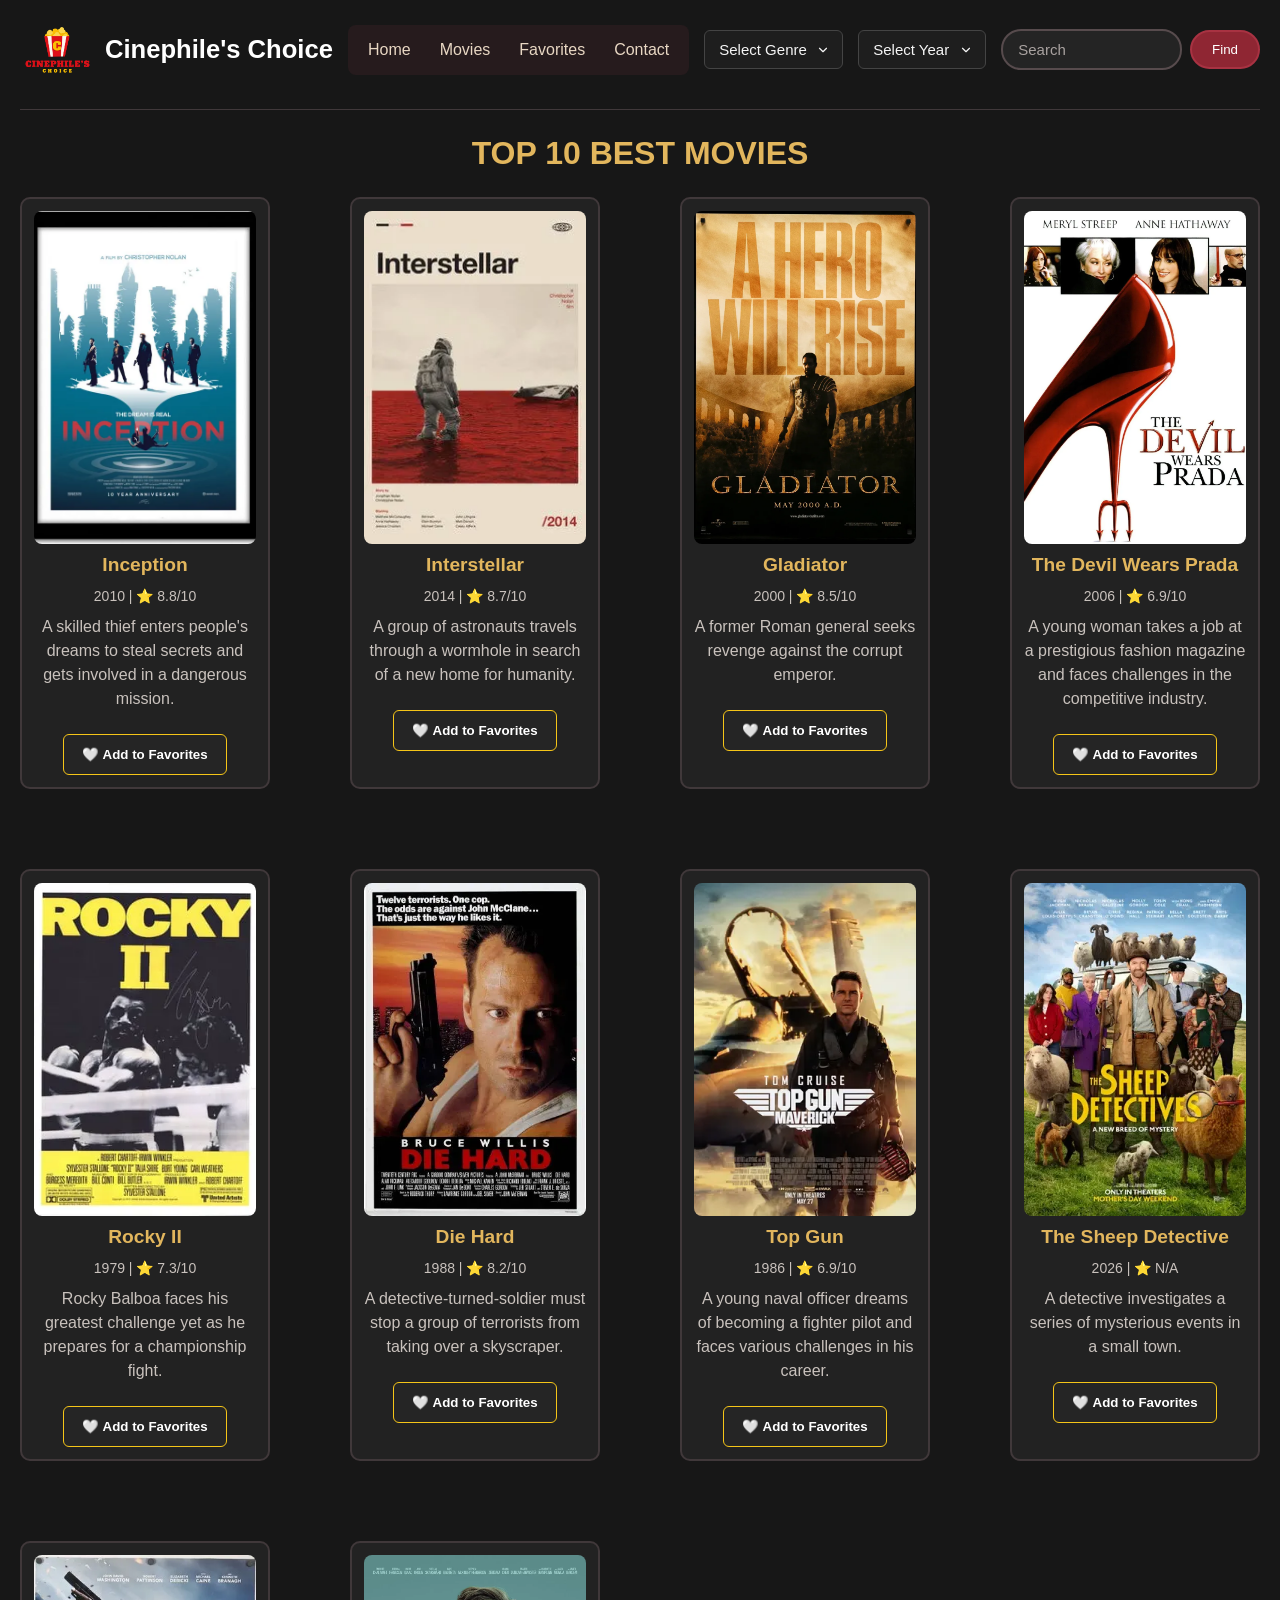
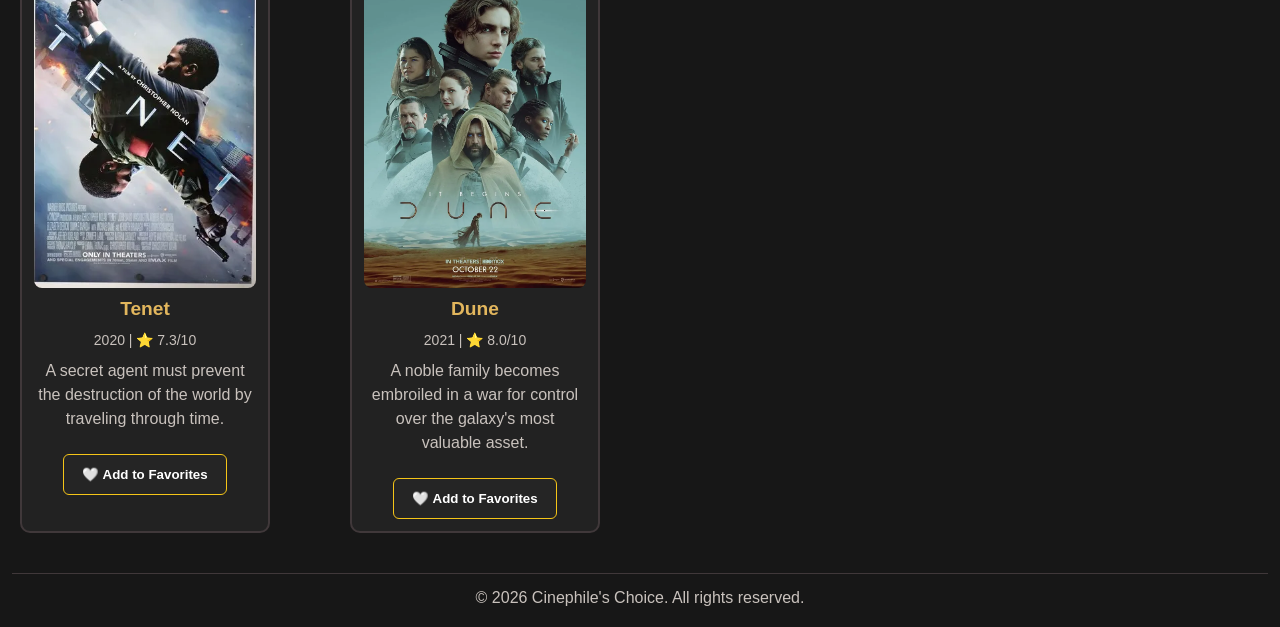
==== commit e09524eb: "Add files via upload" ====
--- a/Movie-Website/index.html
+++ b/Movie-Website/index.html
@@ -4,6 +4,7 @@
 <head>
     <meta charset="UTF-8">
     <meta name="viewport" content="width=device-width, initial-scale=1.0">
+    
     <title>Movie Website</title>
     <link rel="stylesheet" href="style.css">
 </head>
@@ -23,6 +24,7 @@
             <a href="favorites.html">Favorites</a>
             <a href="contact.html">Contact</a>
         </nav>
+
         <select id="genreFilter">
             <option value="">Select Genre</option>
             <option>Action</option>
@@ -39,6 +41,57 @@
             <option>Sport</option>
             <option>Thriller</option>
         </select>
+
+        <select id="yearFilter">
+            <option value="">Select Year</option>
+            <option>1979</option>
+            <option>1980</option>
+            <option>1981</option>
+            <option>1982</option>
+            <option>1983</option>
+            <option>1984</option>
+            <option>1985</option>
+            <option>1986</option>
+            <option>1987</option>
+            <option>1988</option>
+            <option>1989</option>
+            <option>1990</option>
+            <option>1991</option>
+            <option>1992</option>
+            <option>1993</option>
+            <option>1994</option>
+            <option>1995</option>
+            <option>1996</option>
+            <option>1997</option>
+            <option>1998</option>
+            <option>1999</option>
+            <option>2000</option>
+            <option>2001</option>
+            <option>2002</option>
+            <option>2003</option>
+            <option>2004</option>
+            <option>2005</option>
+            <option>2006</option>
+            <option>2009</option>
+            <option>2010</option>   
+            <option>2011</option>
+            <option>2012</option>
+            <option>2013</option>
+            <option>2014</option>
+            <option>2015</option>
+            <option>2016</option>
+            <option>2017</option>
+            <option>2018</option>
+            <option>2019</option>
+            <option>2020</option>
+            <option>2021</option>
+            <option>2022</option>
+            <option>2023</option>
+            <option>2024</option>
+            <option>2025</option>
+            <option>2026</option>
+        </select>
+
         <form class="searchbar" id="searchForm">
             <input type="text" id="searchInput" placeholder="Search">
             <input type="submit" value="Find">
